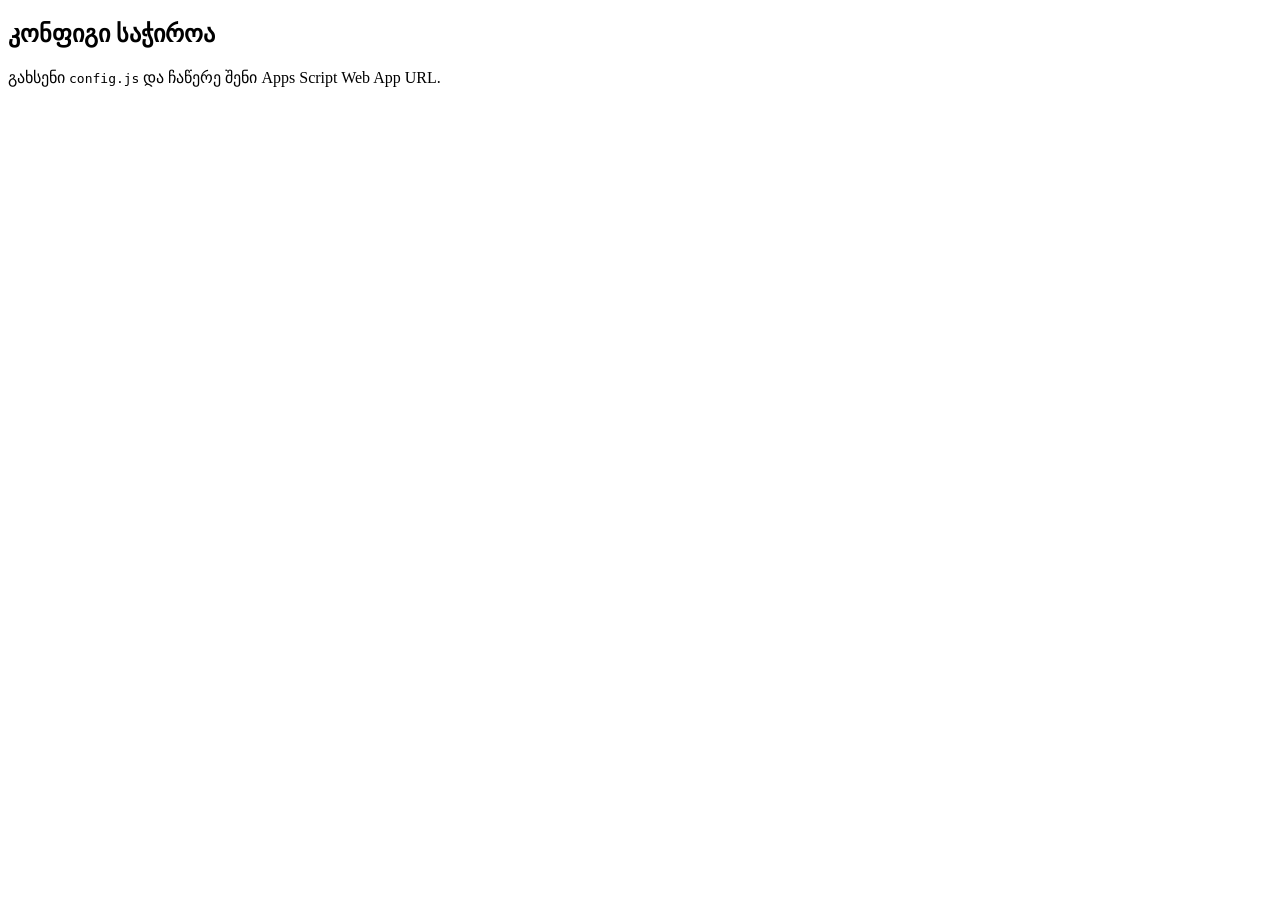
==== index.html @ 16cf7621 "Add initial HTML structure and JavaScript logic" ====
<!doctype html>
<html lang="ka">
<head>
<meta charset="utf-8">
<meta name="viewport" content="width=device-width,initial-scale=1,maximum-scale=1,viewport-fit=cover">
<meta name="theme-color" content="#0d6efd">
<title>მძღოლის პანელი</title>
<link rel="stylesheet" href="style.css">
</head>
<body>
<div id="app"></div>

<script src="config.js"></script>
<script>
// ---------- helpers ----------
const $ = (sel, root=document) => root.querySelector(sel);
const el = (tag, attrs={}, ...children) => {
  const e = document.createElement(tag);
  Object.entries(attrs).forEach(([k,v]) => {
    if (k === 'class') e.className = v;
    else if (k.startsWith('on')) e.addEventListener(k.slice(2), v);
    else if (v !== false && v != null) e.setAttribute(k, v);
  });
  children.flat().forEach(c => {
    if (c == null || c === false) return;
    e.append(c.nodeType ? c : document.createTextNode(c));
  });
  return e;
};

async function api(action, body={}) {
  const url = window.API_URL;
  const res = await fetch(url, {
    method: 'POST',
    body: JSON.stringify({ action, ...body }),
    headers: { 'Content-Type': 'text/plain;charset=utf-8' } // CORS-სთვის simple request
  });
  return res.json();
}

const store = {
  get token() { return localStorage.getItem('token'); },
  set token(v) { v ? localStorage.setItem('token', v) : localStorage.removeItem('token'); },
  get driver() { try { return JSON.parse(localStorage.getItem('driver')); } catch(e) { return null; } },
  set driver(v) { v ? localStorage.setItem('driver', JSON.stringify(v)) : localStorage.removeItem('driver'); }
};

function toast(msg, type='info') {
  const t = el('div', { class: 'toast ' + type }, msg);
  document.body.append(t);
  setTimeout(() => t.classList.add('show'), 10);
  setTimeout(() => { t.classList.remove('show'); setTimeout(() => t.remove(), 300); }, 2500);
}

function fmtTime(iso) {
  if (!iso) return '—';
  const d = new Date(iso);
  return d.toLocaleString('ka-GE', { day:'2-digit', month:'2-digit', hour:'2-digit', minute:'2-digit' });
}

function dur(start, end) {
  const ms = (end ? new Date(end) : new Date()) - new Date(start);
  const h = Math.floor(ms/3600000);
  const m = Math.floor((ms%3600000)/60000);
  return h + 'სთ ' + m + 'წთ';
}

// ---------- screens ----------
function renderLogin() {
  const root = $('#app');
  root.innerHTML = '';
  const form = el('form', { class: 'card login', onsubmit: async e => {
    e.preventDefault();
    const fd = new FormData(form);
    const res = await api('login', { username: fd.get('username'), pin: fd.get('pin') });
    if (!res.ok) return toast(res.error || 'შეცდომა', 'error');
    store.token = res.token;
    store.driver = res.driver;
    toast('მოგესალმებით, ' + res.driver.name);
    renderHome();
  }});
  form.append(
    el('div', { class: 'logo' }, '🚗'),
    el('h1', {}, 'მძღოლის შესვლა'),
    el('label', {}, 'მომხმარებელი',
      el('input', { name:'username', required:true, autocomplete:'username', placeholder:'მაგ. giorgi' })
    ),
    el('label', {}, 'PIN კოდი',
      el('input', { name:'pin', required:true, type:'tel', inputmode:'numeric', pattern:'[0-9]*', placeholder:'••••' })
    ),
    el('button', { type:'submit', class:'btn primary big' }, 'შესვლა'),
    el('a', { href:'admin.html', class:'admin-link' }, 'ადმინ პანელი →')
  );
  root.append(form);
}

async function renderHome() {
  if (!store.token) return renderLogin();
  const root = $('#app');
  root.innerHTML = '';
  root.append(el('div', { class:'loading' }, 'იტვირთება...'));

  const [my, carsRes] = await Promise.all([
    api('mySession', { token: store.token }),
    api('cars')
  ]);

  if (!my.ok && my.error === 'შესვლა საჭიროა') {
    store.token = null;
    return renderLogin();
  }

  root.innerHTML = '';
  root.append(header());

  if (my.session) {
    root.append(activeSessionCard(my.session));
    root.append(refuelCard(my.session.car_id));
  } else {
    root.append(startSessionCard(carsRes.cars || []));
  }
}

function header() {
  const d = store.driver || {};
  return el('div', { class:'header' },
    el('div', {},
      el('div', { class:'hello' }, '👋 ' + (d.name || '')),
      el('div', { class:'sub' }, '@' + (d.username || ''))
    ),
    el('button', { class:'btn ghost small', onclick: () => {
      store.token = null; store.driver = null; renderLogin();
    }}, 'გასვლა')
  );
}

function startSessionCard(cars) {
  const select = el('select', { name:'car_id', required:true },
    el('option', { value:'' }, '— აირჩიე მანქანა —'),
    ...cars.map(c => el('option', { value: c.id },
      c.plate + ' · ' + c.name + ' (საწვავი: ' + (c.fuel ?? '?') + 'ლ)'
    ))
  );

  const form = el('form', { class:'card', onsubmit: async e => {
    e.preventDefault();
    const carId = select.value;
    if (!carId) return toast('აირჩიე მანქანა', 'error');
    const btn = form.querySelector('button[type=submit]');
    btn.disabled = true; btn.textContent = 'იწყება...';
    const res = await api('startSession', { token: store.token, car_id: carId });
    btn.disabled = false; btn.textContent = 'სვლის დაწყება';
    if (!res.ok) return toast(res.error || 'შეცდომა', 'error');
    toast('სესია დაიწყო');
    renderHome();
  }});

  form.append(
    el('h2', {}, 'სვლის დაწყება'),
    el('label', {}, 'მანქანა', select),
    el('button', { type:'submit', class:'btn primary big' }, 'სვლის დაწყება'),
    el('div', { class:'hint' }, 'თუ ამ მანქანაზე ვინმეს გახსნილი სესია აქვს, ის ავტომატურად დაიხურება ახლანდელი დროით.')
  );
  return form;
}

function activeSessionCard(s) {
  const card = el('div', { class:'card active' },
    el('div', { class:'badge' }, 'სვლა მიმდინარეობს'),
    el('h2', {}, s.car ? s.car.plate + ' · ' + s.car.name : 'მანქანა #' + s.car_id),
    el('div', { class:'row' },
      el('div', {}, el('div', { class:'lbl' }, 'დაწყება'), el('div', { class:'val' }, fmtTime(s.start))),
      el('div', {}, el('div', { class:'lbl' }, 'ხანგრძლივობა'), el('div', { class:'val', id:'liveDur' }, dur(s.start)))
    ),
    el('button', { class:'btn danger big', onclick: async () => {
      if (!confirm('დასრულდეს სვლა ამ წუთიდან?')) return;
      const res = await api('endSession', { token: store.token });
      if (!res.ok) return toast(res.error, 'error');
      toast('სვლა დასრულდა');
      renderHome();
    }}, 'სვლის დასრულება')
  );
  // ცოცხალი ტაიმერი
  setInterval(() => { const e = $('#liveDur'); if (e) e.textContent = dur(s.start); }, 30000);
  return card;
}

function refuelCard(carId) {
  const form = el('form', { class:'card', onsubmit: async e => {
    e.preventDefault();
    const fd = new FormData(form);
    const res = await api('refuel', {
      token: store.token,
      car_id: carId,
      liters_added: Number(fd.get('added') || 0),
      liters_after: Number(fd.get('after'))
    });
    if (!res.ok) return toast(res.error, 'error');
    toast('საწვავი ჩაწერილია ✓');
    form.reset();
  }});
  form.append(
    el('h2', {}, '⛽ საწვავის ჩასხმა'),
    el('label', {}, 'ჩასხმული (ლიტრი)',
      el('input', { name:'added', type:'number', step:'0.01', inputmode:'decimal', placeholder:'მაგ. 20' })
    ),
    el('label', {}, 'დარჩენილი ჩასხმის შემდეგ (ლიტრი)',
      el('input', { name:'after', type:'number', step:'0.01', inputmode:'decimal', required:true, placeholder:'მაგ. 45' })
    ),
    el('button', { type:'submit', class:'btn ok' }, 'ჩაწერა')
  );
  return form;
}

// ---------- bootstrap ----------
if (!window.API_URL || window.API_URL.includes('PASTE_')) {
  $('#app').innerHTML = '<div class="card error"><h2>კონფიგი საჭიროა</h2><p>გახსენი <code>config.js</code> და ჩაწერე შენი Apps Script Web App URL.</p></div>';
} else if (store.token) {
  renderHome();
} else {
  renderLogin();
}
</script>
</body>
</html>
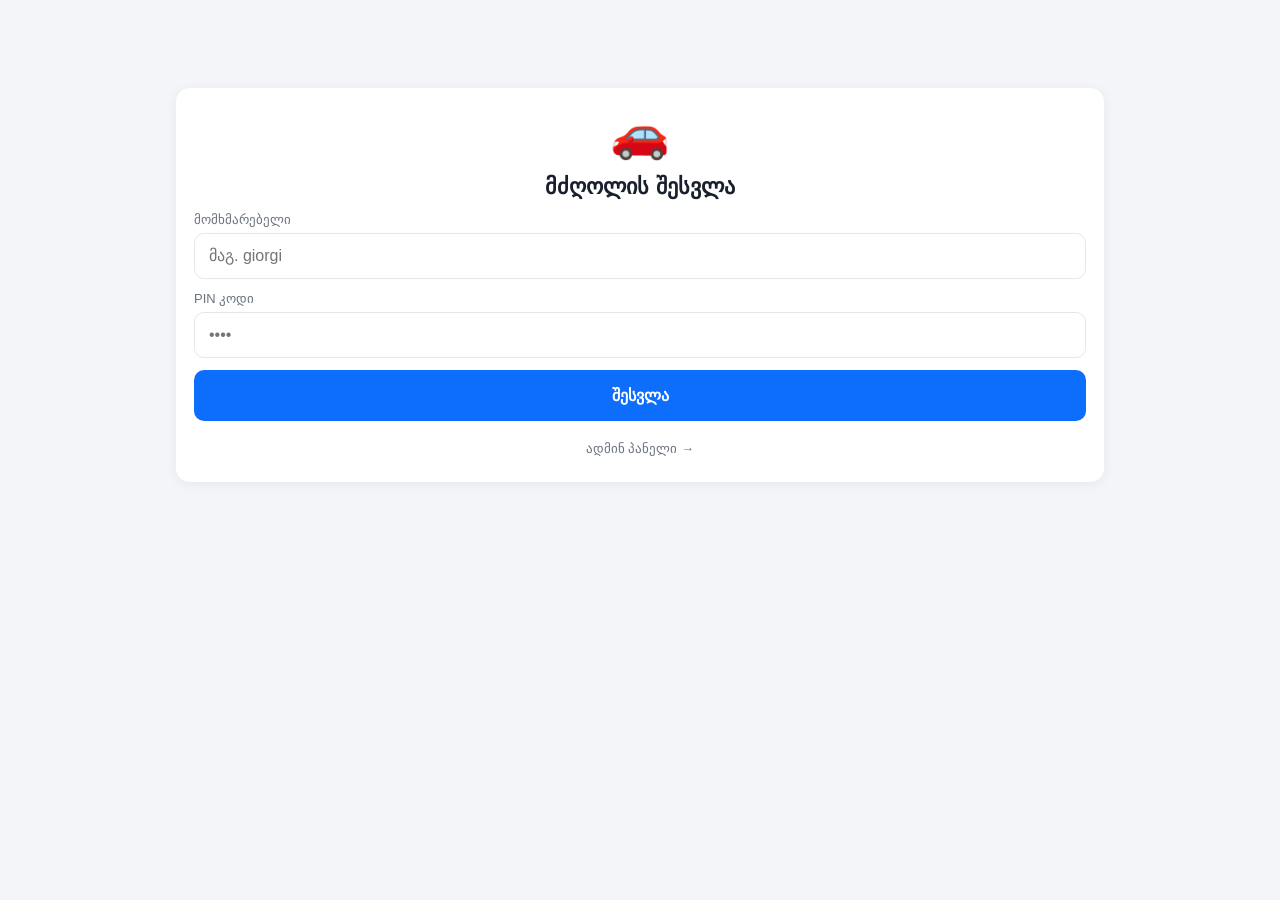
==== commit d77cfa68: "Refactor API fetch and update form labels" ====
--- a/index.html
+++ b/index.html
@@ -12,7 +12,6 @@
 
 <script src="config.js"></script>
 <script>
-// ---------- helpers ----------
 const $ = (sel, root=document) => root.querySelector(sel);
 const el = (tag, attrs={}, ...children) => {
   const e = document.createElement(tag);
@@ -29,11 +28,10 @@
 };
 
 async function api(action, body={}) {
-  const url = window.API_URL;
-  const res = await fetch(url, {
+  const res = await fetch(window.API_URL, {
     method: 'POST',
     body: JSON.stringify({ action, ...body }),
-    headers: { 'Content-Type': 'text/plain;charset=utf-8' } // CORS-სთვის simple request
+    headers: { 'Content-Type': 'text/plain;charset=utf-8' }
   });
   return res.json();
 }
@@ -65,7 +63,6 @@
   return h + 'სთ ' + m + 'წთ';
 }
 
-// ---------- screens ----------
 function renderLogin() {
   const root = $('#app');
   root.innerHTML = '';
@@ -138,7 +135,7 @@
   const select = el('select', { name:'car_id', required:true },
     el('option', { value:'' }, '— აირჩიე მანქანა —'),
     ...cars.map(c => el('option', { value: c.id },
-      c.plate + ' · ' + c.name + ' (საწვავი: ' + (c.fuel ?? '?') + 'ლ)'
+      c.plate + ' · ' + c.name + ' (ბარათზე: ' + (c.fuel ?? '?') + 'ლ)'
     ))
   );
 
@@ -180,7 +177,6 @@
       renderHome();
     }}, 'სვლის დასრულება')
   );
-  // ცოცხალი ტაიმერი
   setInterval(() => { const e = $('#liveDur'); if (e) e.textContent = dur(s.start); }, 30000);
   return card;
 }
@@ -201,18 +197,18 @@
   }});
   form.append(
     el('h2', {}, '⛽ საწვავის ჩასხმა'),
-    el('label', {}, 'ჩასხმული (ლიტრი)',
-      el('input', { name:'added', type:'number', step:'0.01', inputmode:'decimal', placeholder:'მაგ. 20' })
-    ),
-    el('label', {}, 'დარჩენილი ჩასხმის შემდეგ (ლიტრი)',
-      el('input', { name:'after', type:'number', step:'0.01', inputmode:'decimal', required:true, placeholder:'მაგ. 45' })
+    el('div', { class:'hint' }, '💳 ბარათით ჩასხმის შემდეგ მიუთითე რამდენი ლიტრი დარჩა ბარათზე.'),
+    el('label', {}, 'ჩაასხი (ლიტრი)',
+      el('input', { name:'added', type:'number', step:'0.01', inputmode:'decimal', placeholder:'მაგ. 30' })
+    ),
+    el('label', {}, 'ბარათზე დარჩა (ლიტრი)',
+      el('input', { name:'after', type:'number', step:'0.01', inputmode:'decimal', required:true, placeholder:'მაგ. 70' })
     ),
     el('button', { type:'submit', class:'btn ok' }, 'ჩაწერა')
   );
   return form;
 }
 
-// ---------- bootstrap ----------
 if (!window.API_URL || window.API_URL.includes('PASTE_')) {
   $('#app').innerHTML = '<div class="card error"><h2>კონფიგი საჭიროა</h2><p>გახსენი <code>config.js</code> და ჩაწერე შენი Apps Script Web App URL.</p></div>';
 } else if (store.token) {
--- a/style.css
+++ b/style.css
@@ -0,0 +1,115 @@
+/* მძღოლების სამართავი — მობილურზე ოპტიმიზებული */
+:root{
+  --bg:#f3f5f9; --card:#ffffff; --text:#1a1f2e; --muted:#6b7280;
+  --primary:#0d6efd; --primary-d:#0a58ca;
+  --danger:#dc3545; --ok:#16a34a; --warn:#f59e0b;
+  --border:#e5e7eb; --shadow:0 2px 12px rgba(15,23,42,.06);
+  --radius:14px;
+}
+*{box-sizing:border-box}
+html,body{margin:0;padding:0}
+body{
+  font-family: -apple-system,BlinkMacSystemFont,"Segoe UI","Helvetica Neue","BPG Nino Mtavruli",Arial,sans-serif;
+  background:var(--bg); color:var(--text);
+  -webkit-font-smoothing:antialiased;
+  padding: env(safe-area-inset-top) env(safe-area-inset-right) env(safe-area-inset-bottom) env(safe-area-inset-left);
+}
+#app{max-width:520px; margin:0 auto; padding:16px;}
+
+.card{
+  background:var(--card); border-radius:var(--radius); box-shadow:var(--shadow);
+  padding:18px; margin-bottom:14px; display:flex; flex-direction:column; gap:12px;
+}
+.card.error{border:1px solid var(--danger); color:var(--danger)}
+.card.active{border:1px solid #bbf7d0; background:#f0fdf4}
+.card h1, .card h2{margin:0; font-size:18px}
+.card h1{font-size:22px; text-align:center}
+
+.login{margin-top:8vh}
+.logo{font-size:48px; text-align:center}
+
+label{display:flex; flex-direction:column; gap:6px; font-size:13px; color:var(--muted)}
+input, select, textarea{
+  width:100%; font-size:16px; padding:13px 14px;
+  border:1px solid var(--border); border-radius:10px; background:#fff;
+  font-family:inherit; color:var(--text);
+}
+input:focus, select:focus{outline:none; border-color:var(--primary); box-shadow:0 0 0 3px rgba(13,110,253,.15)}
+
+.btn{
+  display:inline-flex; align-items:center; justify-content:center;
+  gap:8px; border:0; border-radius:10px; padding:12px 16px; font-size:15px;
+  font-weight:600; cursor:pointer; font-family:inherit; transition:.15s;
+}
+.btn:active{transform:translateY(1px)}
+.btn.big{padding:16px; font-size:16px; width:100%}
+.btn.small{padding:8px 12px; font-size:13px}
+.btn.primary{background:var(--primary); color:#fff}
+.btn.primary:hover{background:var(--primary-d)}
+.btn.danger{background:var(--danger); color:#fff}
+.btn.ok{background:var(--ok); color:#fff}
+.btn.ghost{background:transparent; color:var(--muted); border:1px solid var(--border)}
+.btn:disabled{opacity:.6; cursor:not-allowed}
+
+.header{
+  display:flex; align-items:center; justify-content:space-between;
+  margin-bottom:14px; padding:0 4px;
+}
+.hello{font-weight:700; font-size:17px}
+.sub{color:var(--muted); font-size:13px}
+
+.row{display:grid; grid-template-columns:1fr 1fr; gap:12px}
+.lbl{font-size:12px; color:var(--muted); margin-bottom:4px}
+.val{font-weight:600; font-size:15px}
+
+.badge{
+  display:inline-block; align-self:flex-start;
+  background:#dcfce7; color:#15803d; padding:4px 10px;
+  border-radius:999px; font-size:12px; font-weight:600;
+}
+
+.hint{font-size:12px; color:var(--muted); line-height:1.5}
+.admin-link{
+  text-align:center; color:var(--muted); font-size:13px;
+  text-decoration:none; padding:8px;
+}
+.admin-link:hover{color:var(--primary)}
+.loading{text-align:center; color:var(--muted); padding:40px}
+
+/* Toast */
+.toast{
+  position:fixed; bottom:30px; left:50%; transform:translate(-50%, 20px);
+  background:#1f2937; color:#fff; padding:12px 18px; border-radius:10px;
+  font-size:14px; opacity:0; transition:.3s; z-index:100; max-width:90%;
+}
+.toast.show{opacity:1; transform:translate(-50%, 0)}
+.toast.error{background:var(--danger)}
+.toast.info{background:var(--primary)}
+
+/* Admin */
+.admin-tabs{display:flex; gap:4px; margin-bottom:14px; background:#fff; padding:4px; border-radius:10px; box-shadow:var(--shadow)}
+.admin-tabs button{
+  flex:1; padding:10px; border:0; background:transparent; cursor:pointer;
+  border-radius:8px; font-size:14px; font-weight:600; color:var(--muted); font-family:inherit;
+}
+.admin-tabs button.active{background:var(--primary); color:#fff}
+
+table{width:100%; border-collapse:collapse; font-size:13px}
+th,td{padding:8px 6px; text-align:left; border-bottom:1px solid var(--border)}
+th{font-size:11px; text-transform:uppercase; color:var(--muted); font-weight:600}
+tr:last-child td{border-bottom:0}
+.tag{display:inline-block; padding:2px 8px; border-radius:6px; font-size:11px; font-weight:600}
+.tag.auto{background:#fef3c7; color:#92400e}
+.tag.live{background:#dcfce7; color:#15803d}
+
+.stats{display:grid; grid-template-columns:1fr 1fr; gap:10px; margin-bottom:14px}
+.stat{background:#fff; padding:14px; border-radius:var(--radius); box-shadow:var(--shadow)}
+.stat .n{font-size:24px; font-weight:700; color:var(--primary)}
+.stat .l{font-size:12px; color:var(--muted); margin-top:2px}
+
+@media (min-width: 720px){
+  #app{max-width:960px}
+  .stats{grid-template-columns:repeat(4, 1fr)}
+}
+
+code{background:#eef0f5; padding:2px 6px; border-radius:4px; font-size:13px}
